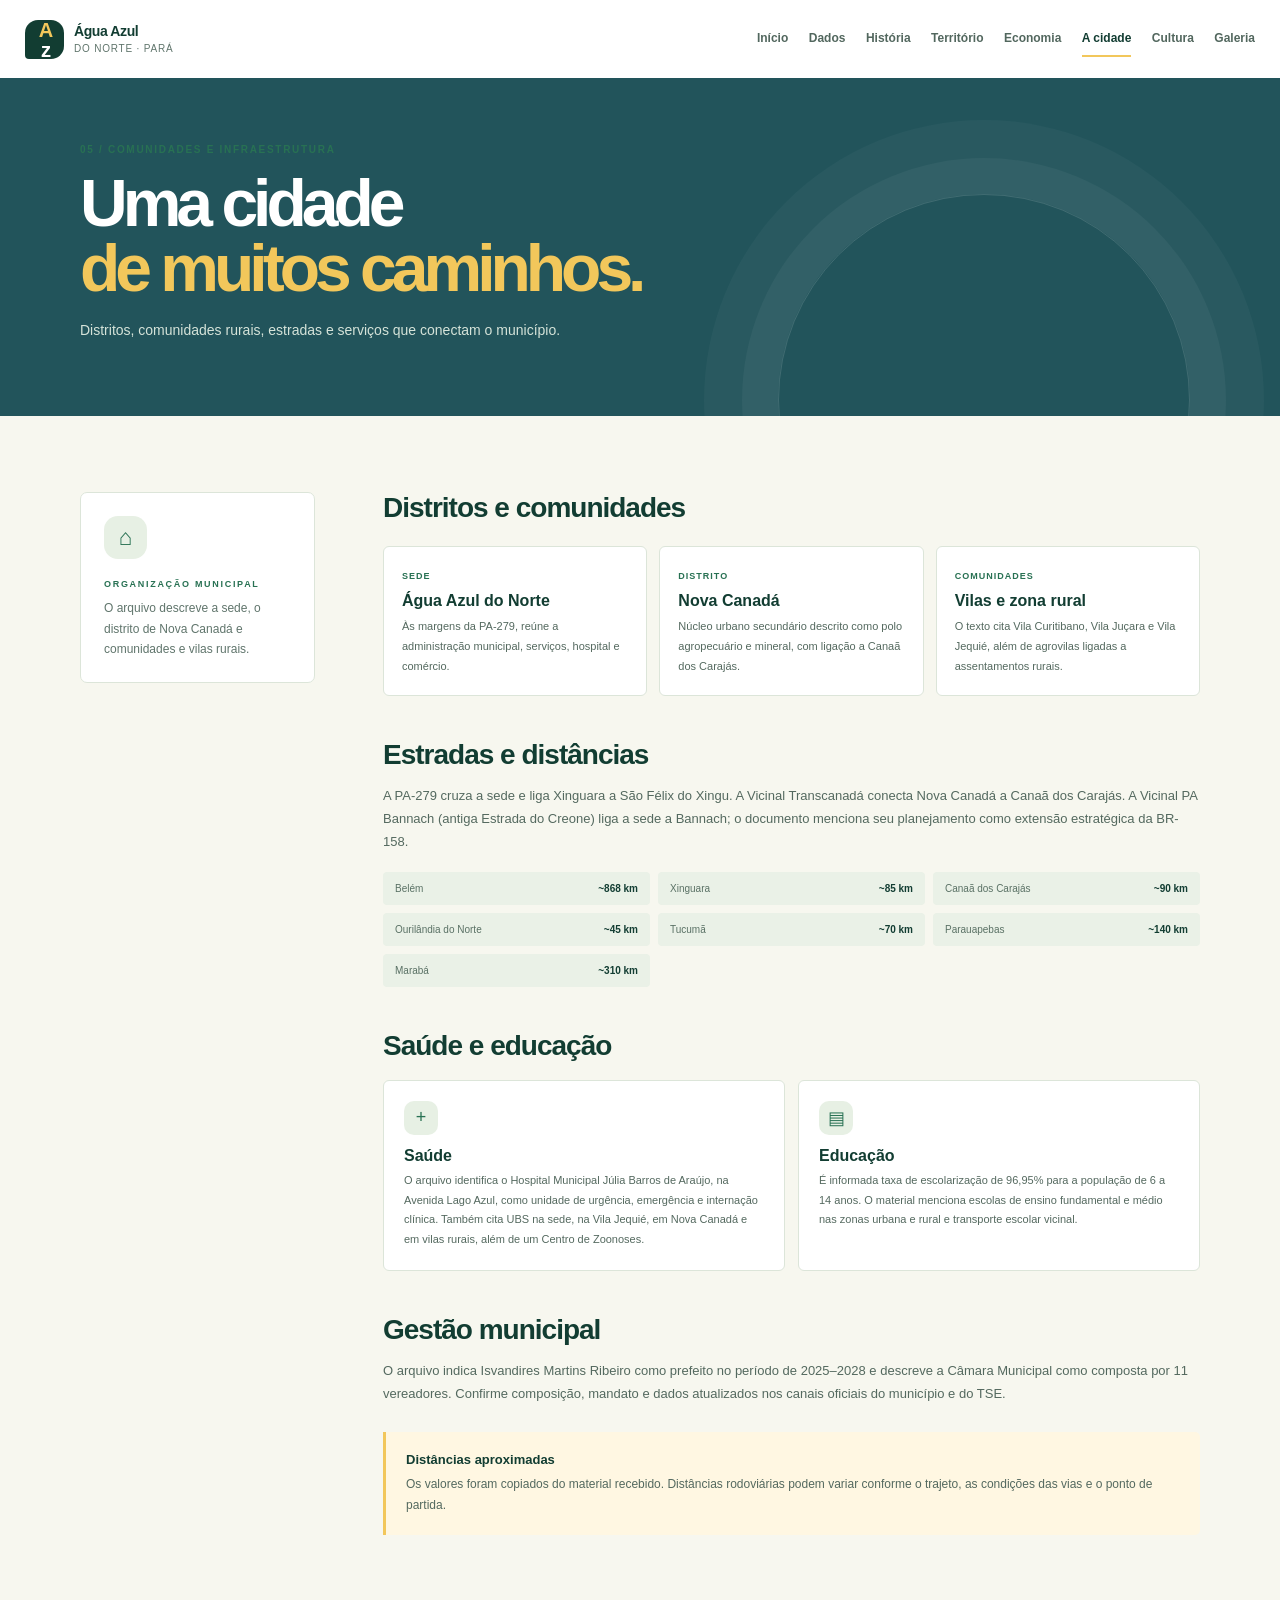
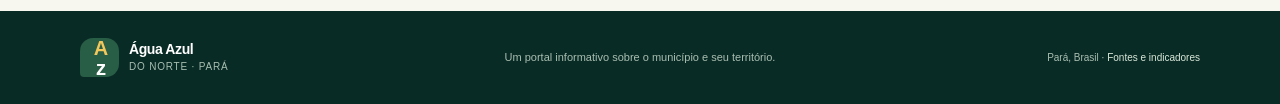
==== cidade.html @ 11cde525 "Add Água Azul do Norte website" ====
<!doctype html>
<html lang="pt-BR">
<head>
  <meta charset="utf-8"><meta name="viewport" content="width=device-width, initial-scale=1">
  <meta name="description" content="Distritos, rodovias, mobilidade e infraestrutura pública de Água Azul do Norte.">
  <title>A cidade | Água Azul do Norte</title><link rel="stylesheet" href="styles.css"><script src="script.js" defer></script>
</head>
<body>
  <a class="skip-link" href="#conteudo">Pular para o conteúdo</a>
  <header class="site-header"><a class="brand" href="index.html"><span class="brand-mark" aria-hidden="true">A<span>z</span></span><span class="brand-name">Água Azul <small>do Norte · Pará</small></span></a><button class="menu-toggle" type="button" aria-expanded="false" aria-controls="site-nav">Menu</button><nav class="site-nav" id="site-nav" aria-label="Navegação principal"><a href="index.html">Início</a><a href="dados.html">Dados</a><a href="historia.html">História</a><a href="territorio.html">Território</a><a href="economia.html">Economia</a><a class="active" aria-current="page" href="cidade.html">A cidade</a><a href="cultura.html">Cultura</a><a href="galeria.html">Galeria</a></nav></header>
  <main id="conteudo">
    <section class="page-hero page-hero-city"><div class="wrap"><p class="eyebrow">05 / Comunidades e infraestrutura</p><h1>Uma cidade<br><em>de muitos caminhos.</em></h1><p>Distritos, comunidades rurais, estradas e serviços que conectam o município.</p></div></section>
    <section class="wrap content-layout section-space"><aside class="page-aside"><span class="aside-icon">⌂</span><p class="eyebrow">Organização municipal</p><p>O arquivo descreve a sede, o distrito de Nova Canadá e comunidades e vilas rurais.</p></aside>
      <div class="content-main"><h2>Distritos e comunidades</h2><div class="community-grid"><article><span class="community-tag">Sede</span><h3>Água Azul do Norte</h3><p>Às margens da PA-279, reúne a administração municipal, serviços, hospital e comércio.</p></article><article><span class="community-tag">Distrito</span><h3>Nova Canadá</h3><p>Núcleo urbano secundário descrito como polo agropecuário e mineral, com ligação a Canaã dos Carajás.</p></article><article><span class="community-tag">Comunidades</span><h3>Vilas e zona rural</h3><p>O texto cita Vila Curitibano, Vila Juçara e Vila Jequié, além de agrovilas ligadas a assentamentos rurais.</p></article></div>
        <h2 class="subheading">Estradas e distâncias</h2><p>A PA-279 cruza a sede e liga Xinguara a São Félix do Xingu. A Vicinal Transcanadá conecta Nova Canadá a Canaã dos Carajás. A Vicinal PA Bannach (antiga Estrada do Creone) liga a sede a Bannach; o documento menciona seu planejamento como extensão estratégica da BR-158.</p>
        <div class="distance-grid"><div><span>Belém</span><strong>~868 km</strong></div><div><span>Xinguara</span><strong>~85 km</strong></div><div><span>Canaã dos Carajás</span><strong>~90 km</strong></div><div><span>Ourilândia do Norte</span><strong>~45 km</strong></div><div><span>Tucumã</span><strong>~70 km</strong></div><div><span>Parauapebas</span><strong>~140 km</strong></div><div><span>Marabá</span><strong>~310 km</strong></div></div>
        <h2 class="subheading">Saúde e educação</h2><div class="service-columns"><article><span class="service-icon">+</span><h3>Saúde</h3><p>O arquivo identifica o Hospital Municipal Júlia Barros de Araújo, na Avenida Lago Azul, como unidade de urgência, emergência e internação clínica. Também cita UBS na sede, na Vila Jequié, em Nova Canadá e em vilas rurais, além de um Centro de Zoonoses.</p></article><article><span class="service-icon">▤</span><h3>Educação</h3><p>É informada taxa de escolarização de 96,95% para a população de 6 a 14 anos. O material menciona escolas de ensino fundamental e médio nas zonas urbana e rural e transporte escolar vicinal.</p></article></div>
        <h2 class="subheading">Gestão municipal</h2><p>O arquivo indica Isvandires Martins Ribeiro como prefeito no período de 2025–2028 e descreve a Câmara Municipal como composta por 11 vereadores. Confirme composição, mandato e dados atualizados nos canais oficiais do município e do TSE.</p>
        <div class="notice"><strong>Distâncias aproximadas</strong><p>Os valores foram copiados do material recebido. Distâncias rodoviárias podem variar conforme o trajeto, as condições das vias e o ponto de partida.</p></div>
      </div>
    </section>
  </main>
  <footer class="site-footer"><a class="brand brand-footer" href="index.html"><span class="brand-mark" aria-hidden="true">A<span>z</span></span><span class="brand-name">Água Azul <small>do Norte · Pará</small></span></a><p>Um portal informativo sobre o município e seu território.</p><span class="footer-line">Pará, Brasil <span aria-hidden="true">·</span> <a href="dados.html">Fontes e indicadores</a></span></footer>
</body></html>
---- styles.css ----
:root {
  color-scheme: light;
  --forest: #123d32;
  --forest-deep: #092b25;
  --green: #287153;
  --leaf: #86aa56;
  --blue: #327f99;
  --sky: #c8e5e5;
  --yellow: #f2c75b;
  --paper: #f7f7ef;
  --white: #fff;
  --ink: #18362e;
  --muted: #60756c;
  --line: #dce5d9;
  font-family: "DM Sans", "Segoe UI", sans-serif;
  background: var(--paper);
  color: var(--ink);
  font-synthesis: none;
  text-rendering: optimizeLegibility;
}

* { box-sizing: border-box; }
body { min-width: 320px; margin: 0; }
a { color: inherit; }
.wrap { width: min(1120px, calc(100% - 48px)); margin-inline: auto; }
.skip-link { position: absolute; top: -100px; left: 16px; z-index: 20; padding: 12px 16px; background: var(--white); color: var(--forest); }
.skip-link:focus { top: 12px; }

.site-header { position: relative; z-index: 5; display: flex; min-height: 78px; align-items: center; justify-content: space-between; gap: 24px; padding: 0 max(24px, calc((100vw - 1230px) / 2)); background: var(--white); }
.brand { display: inline-flex; flex: 0 0 auto; align-items: center; gap: 10px; color: var(--forest); text-decoration: none; }
.brand-mark { display: grid; width: 39px; height: 39px; place-items: center; border-radius: 13px 13px 13px 4px; background: var(--forest); color: var(--yellow); font: 800 20px/1 "Manrope", sans-serif; letter-spacing: -3px; }
.brand-mark span { color: var(--white); }
.brand-name { font: 800 14px/1.15 "Manrope", sans-serif; letter-spacing: -.4px; }
.brand-name small { display: block; margin-top: 4px; color: var(--muted); font: 500 10px/1.2 "DM Sans", sans-serif; letter-spacing: .8px; text-transform: uppercase; }
.site-nav { display: flex; align-items: center; gap: clamp(10px, 1.6vw, 22px); }
.site-nav a { padding: 10px 0; border-bottom: 2px solid transparent; color: #52675e; font-size: 12px; font-weight: 600; text-decoration: none; transition: color .2s, border-color .2s; }
.site-nav a:hover, .site-nav a.active { border-color: var(--yellow); color: var(--forest); }
.menu-toggle { display: none; border: 1px solid var(--line); border-radius: 8px; padding: 9px 12px; background: var(--white); color: var(--forest); font: inherit; font-weight: 700; }

.hero { position: relative; display: grid; min-height: 510px; grid-template-columns: 1fr 1fr; overflow: hidden; background: var(--forest); color: var(--white); }
.hero-copy { z-index: 1; width: min(570px, 100%); justify-self: end; padding: 78px 46px 76px 24px; }
.eyebrow { margin: 0 0 16px; color: var(--green); font-size: 10px; font-weight: 700; letter-spacing: 1.7px; text-transform: uppercase; }
.hero .eyebrow { color: #b8d59a; }
.eyebrow span { display: inline-block; width: 18px; height: 2px; margin: 0 8px 3px 0; background: var(--yellow); }
h1, h2, h3, p { margin-top: 0; }
h1, h2, h3 { font-family: "Manrope", "Segoe UI", sans-serif; }
.hero h1, .page-hero h1 { margin: 0; font-size: clamp(48px, 6.5vw, 78px); font-weight: 800; letter-spacing: -5px; line-height: .98; }
.hero h1 em, .page-hero h1 em { color: var(--yellow); font-style: normal; }
.hero-lede { max-width: 430px; margin: 24px 0 30px; color: #d5e3d9; font-size: 15px; line-height: 1.75; }
.button { display: inline-flex; align-items: center; gap: 22px; padding: 13px 17px; border-radius: 5px; font-size: 12px; font-weight: 700; text-decoration: none; transition: transform .2s, background .2s; }
.button:hover { transform: translateY(-2px); }
.button-light { background: var(--yellow); color: var(--forest-deep); }
.button-light:hover { background: #ffda76; }
.button span { font-size: 17px; }
.hero-art { position: relative; min-height: 510px; overflow: hidden; background: linear-gradient(165deg, #80b8b5 0%, #b6d7bd 45%, #e4d895 100%); }
.hero-art img { position: absolute; inset: 0; width: 100%; height: 100%; object-fit: cover; object-position: center; }
.hero-art::after { position: absolute; inset: 45% 0 0; background: linear-gradient(transparent, #092b257a); content: ""; pointer-events: none; }
.sun { position: absolute; top: 13%; right: 20%; width: 88px; height: 88px; border-radius: 50%; background: #f3ce67; box-shadow: 0 0 0 19px #f3ce6724, 0 0 0 40px #f3ce6712; }
.mountain { position: absolute; right: -10%; bottom: 5%; left: -12%; height: 65%; clip-path: polygon(0 100%, 0 63%, 18% 31%, 29% 57%, 43% 12%, 61% 54%, 76% 26%, 100% 70%, 100% 100%); }
.mountain-back { bottom: 12%; background: #567f63; opacity: .75; transform: scale(1.08); }
.mountain-front { background: linear-gradient(160deg, #315f49, #153f37); clip-path: polygon(0 100%, 0 70%, 19% 44%, 33% 73%, 47% 33%, 61% 59%, 77% 22%, 100% 66%, 100% 100%); }
.river { position: absolute; right: -6%; bottom: -4%; left: 14%; height: 32%; background: #408da0; clip-path: polygon(0 21%, 31% 33%, 42% 12%, 60% 36%, 100% 17%, 100% 100%, 0 100%); }
.art-label { position: absolute; right: 24px; bottom: 23px; z-index: 1; color: white; font-size: 10px; letter-spacing: .5px; text-decoration: none; text-shadow: 0 1px 4px #092b25; }
.art-label:hover { text-decoration: underline; }
.hero-stamp { position: absolute; right: 30px; bottom: 26px; z-index: 2; display: flex; align-items: center; gap: 9px; color: white; font-size: 10px; line-height: 1.3; text-transform: uppercase; }
.hero-stamp strong { display: grid; width: 36px; height: 36px; place-items: center; border: 1px solid #ffffff88; border-radius: 50%; font-size: 11px; }

.quick-facts { position: relative; z-index: 2; display: grid; grid-template-columns: repeat(4, 1fr); margin-top: -1px; padding-block: 23px; border-bottom: 1px solid var(--line); }
.quick-facts > div { display: flex; align-items: center; gap: 12px; padding: 4px 18px; border-right: 1px solid var(--line); }
.quick-facts > div:first-child { padding-left: 0; }
.quick-facts > div:last-child { border: 0; }
.fact-icon { color: var(--green); font-size: 23px; }
.quick-facts small, .quick-facts strong { display: block; }
.quick-facts small { margin-bottom: 3px; color: var(--muted); font-size: 10px; }
.quick-facts strong { font-family: "Manrope", sans-serif; font-size: 13px; }

.section-space { padding-block: 76px; }
.intro-section { display: grid; grid-template-columns: 1fr 1fr; align-items: end; gap: 65px; }
.section-heading h2, .gallery-intro h2 { margin: 0; color: var(--forest); font-size: clamp(30px, 4vw, 42px); letter-spacing: -1.8px; line-height: 1.12; }
.intro-text { max-width: 490px; color: #5a7066; font-size: 14px; line-height: 1.8; }
.intro-text p:last-child { margin-bottom: 0; }
.topic-grid { display: grid; grid-template-columns: repeat(3, 1fr); gap: 14px; padding-bottom: 82px; }
.topic-card { position: relative; min-height: 222px; padding: 25px 26px 20px; overflow: hidden; border: 1px solid var(--line); border-radius: 8px; background: var(--white); text-decoration: none; transition: transform .2s, box-shadow .2s; }
.topic-card:hover { transform: translateY(-4px); box-shadow: 0 14px 30px #18362e12; }
.card-number { position: absolute; top: 24px; right: 24px; color: #a8b7ae; font: 600 10px "Manrope", sans-serif; }
.card-icon { display: grid; width: 37px; height: 37px; place-items: center; margin-bottom: 17px; border-radius: 12px; background: #e8f1e5; color: var(--green); font-size: 20px; }
.card-history .card-icon, .card-culture .card-icon { background: #fff3d4; color: #a7761c; }
.card-place .card-icon { background: #e1f0ef; color: #28768a; }
.card-data .card-icon { background: #e9e8f0; color: #66638a; }
.topic-card h3 { margin: 0 0 7px; color: var(--forest); font-size: 17px; letter-spacing: -.5px; }
.topic-card p { max-width: 250px; margin: 0 0 17px; color: var(--muted); font-size: 12px; line-height: 1.5; }
.card-link { color: var(--green); font-size: 11px; font-weight: 700; }
.card-link b { margin-left: 6px; }

.river-callout { position: relative; overflow: hidden; background: #e4efdf; }
.river-callout-inner { position: relative; z-index: 1; padding-block: 68px 72px; }
.river-callout h2 { max-width: 590px; margin: 0 0 15px; color: var(--forest); font-size: clamp(34px, 5vw, 54px); letter-spacing: -2.5px; line-height: 1.07; }
.river-callout p:not(.eyebrow) { max-width: 510px; margin-bottom: 20px; color: #526b5f; font-size: 13px; line-height: 1.7; }
.text-link { display: inline-flex; align-items: center; gap: 11px; color: var(--green); font-size: 12px; font-weight: 700; text-decoration: none; }
.text-link:hover { text-decoration: underline; }
.callout-lines { position: absolute; top: -54%; right: -2%; width: 44%; height: 180%; border: 1px solid #7eaa7c48; border-radius: 48% 52% 42% 58%; transform: rotate(-29deg); }
.callout-lines::before, .callout-lines::after { position: absolute; inset: 10%; border: 1px solid #7eaa7c3d; border-radius: 48% 52% 42% 58%; content: ""; }
.callout-lines::after { inset: 20%; }
.source-note { padding-block: 18px; color: #748279; font-size: 10px; line-height: 1.6; }

.site-footer { display: grid; grid-template-columns: 1fr 1fr 1fr; align-items: center; gap: 15px; padding: 27px max(24px, calc((100vw - 1120px) / 2)); background: var(--forest-deep); color: #d3dfd6; }
.brand-footer { color: var(--white); }
.brand-footer .brand-mark { background: #285d46; }
.brand-footer .brand-name small { color: #a7beb0; }
.site-footer > p { margin: 0; color: #a9beb1; font-size: 11px; text-align: center; }
.footer-line { color: #a9beb1; font-size: 10px; text-align: right; }
.footer-line a { color: #d9e7d9; text-decoration: none; }
.footer-line a:hover { text-decoration: underline; }

.page-hero { position: relative; overflow: hidden; padding-block: 66px 73px; background: var(--forest); color: var(--white); }
.page-hero::after { position: absolute; right: 7%; bottom: -190px; width: 410px; height: 410px; border: 1px solid #ffffff23; border-radius: 50%; box-shadow: 0 0 0 36px #ffffff0b, 0 0 0 74px #ffffff08; content: ""; }
.page-hero .wrap { position: relative; z-index: 1; }
.page-hero h1 { font-size: clamp(46px, 6vw, 66px); }
.page-hero > .wrap > p:last-child { max-width: 500px; margin: 19px 0 0; color: #d5e3d9; font-size: 14px; line-height: 1.7; }
.page-hero-data { background: #274d48; }
.page-hero-history { background: #34543b; }
.page-hero-territory { background: #17526a; }
.page-hero-economy { background: #38583b; }
.page-hero-city { background: #22545b; }
.page-hero-culture { background: #5c5631; }
.page-hero-gallery { background: #285254; }
.content-layout { display: grid; grid-template-columns: 235px minmax(0, 1fr); align-items: start; gap: 68px; }
.page-aside { position: sticky; top: 24px; padding: 23px; border: 1px solid var(--line); border-radius: 7px; background: var(--white); }
.aside-icon { display: grid; width: 43px; height: 43px; place-items: center; margin-bottom: 20px; border-radius: 14px; background: #e7f0e4; color: var(--green); font-size: 23px; }
.page-aside .eyebrow { margin-bottom: 9px; font-size: 9px; }
.page-aside p:last-child { margin: 0; color: var(--muted); font-size: 12px; line-height: 1.7; }
.content-main h2 { margin: 0 0 13px; color: var(--forest); font-size: 28px; letter-spacing: -1px; }
.content-main .subheading { margin-top: 43px; }
.content-main p { color: #54695f; font-size: 13px; line-height: 1.8; }
.content-main p strong { color: var(--forest); }
.lead { max-width: 700px; margin-bottom: 27px; font-size: 14px !important; }
.table-wrap { overflow-x: auto; border: 1px solid var(--line); border-radius: 7px; background: white; }
table { width: 100%; border-collapse: collapse; font-size: 12px; }
th, td { padding: 13px 15px; border-bottom: 1px solid #e9eee7; text-align: left; vertical-align: top; }
thead th { background: #e9f0e5; color: var(--forest); font-size: 10px; letter-spacing: .3px; }
tbody th { min-width: 190px; color: var(--forest); font-weight: 600; }
tbody td { color: #596e63; }
tbody tr:last-child th, tbody tr:last-child td { border-bottom: 0; }
.notice { margin-top: 26px; padding: 18px 20px; border-left: 3px solid var(--yellow); border-radius: 0 5px 5px 0; background: #fff7e2; }
.notice strong { color: var(--forest); font: 700 13px "Manrope", sans-serif; }
.notice p { margin: 6px 0 0; font-size: 12px; }
.stat-row { display: grid; grid-template-columns: repeat(3, 1fr); gap: 12px; }
.stat-card { padding: 18px; border-radius: 6px; background: var(--forest); color: white; }
.stat-card strong { display: block; margin-bottom: 6px; color: var(--yellow); font: 800 22px "Manrope", sans-serif; }
.stat-card span { color: #d1dfd5; font-size: 10px; line-height: 1.5; }

.name-cards { display: grid; grid-template-columns: 1fr 1fr; gap: 12px; }
.name-cards article { padding: 19px; border: 1px solid var(--line); border-radius: 6px; background: white; }
.name-cards article > span { color: var(--leaf); font-size: 10px; font-weight: 700; }
.name-cards h3 { margin: 9px 0 6px; color: var(--forest); font-size: 17px; }
.name-cards p { margin: 0; font-size: 12px; }
.timeline { margin: 27px 0 0 7px; border-left: 1px solid #b5c8ae; }
.timeline-item { position: relative; display: grid; grid-template-columns: 115px 1fr; gap: 17px; padding: 0 0 27px 25px; }
.timeline-item::before { position: absolute; top: 2px; left: -5px; width: 9px; height: 9px; border: 2px solid var(--paper); border-radius: 50%; background: var(--green); content: ""; }
.timeline-date { color: var(--green); font-size: 10px; font-weight: 700; }
.timeline-item h3 { margin: -4px 0 5px; color: var(--forest); font-size: 15px; }
.timeline-item p { margin: 0; font-size: 12px; }

.map-panel { margin-top: 24px; padding: 22px; border: 1px solid var(--line); border-radius: 7px; background: #edf3e9; }
.map-panel .eyebrow { margin-bottom: 17px; }
.neighbor-map { position: relative; display: grid; min-height: 250px; grid-template-columns: 1fr 1fr 1fr; grid-template-rows: 1fr 1.4fr 1fr; align-items: center; justify-items: center; gap: 7px; }
.neighbor-map::before { position: absolute; z-index: 0; width: 126px; height: 126px; border-radius: 50%; background: #d9e9d6; content: ""; }
.neighbor-map > * { position: relative; z-index: 1; text-align: center; }
.neighbor-map strong { display: grid; width: 116px; height: 85px; place-items: center; border: 2px solid #fff; border-radius: 43% 57% 48% 52%; background: var(--green); color: white; font: 700 12px/1.4 "Manrope", sans-serif; }
.neighbor { color: #51695c; font-size: 10px; line-height: 1.5; }
.north { grid-area: 1 / 2; }.northeast { grid-area: 1 / 3; }.west { grid-area: 2 / 1; }.neighbor-map strong { grid-area: 2 / 2; }.east { grid-area: 2 / 3; }.south { grid-area: 3 / 2; }
.map-caption { margin: 8px 0 0 !important; color: #77877e !important; font-size: 10px !important; }
.river-flow { display: grid; justify-items: center; gap: 9px; margin-top: 20px; padding: 22px; border-radius: 6px; background: #e4f1ef; color: var(--forest); }
.river-flow > span, .river-flow > strong { font: 700 13px "Manrope", sans-serif; }
.river-flow i { color: var(--blue); font-size: 18px; font-style: normal; }
.river-flow > div { display: flex; flex-wrap: wrap; justify-content: center; gap: 10px; }
.river-flow > div span { padding: 8px 12px; border: 1px solid #bad8d5; border-radius: 18px; background: white; color: #326a70; font-size: 11px; }
.river-flow small { color: var(--muted); font-size: 10px; }

.economy-item { display: grid; grid-template-columns: 38px 1fr 42px; gap: 14px; padding: 24px 0; border-bottom: 1px solid var(--line); }
.economy-index { padding-top: 3px; color: var(--green); font: 700 11px "Manrope", sans-serif; }
.economy-item h3 { margin: 0 0 7px; color: var(--forest); font-size: 18px; }
.economy-item p { margin: 0; }
.economy-symbol { display: grid; width: 38px; height: 38px; place-items: center; border-radius: 13px; background: #e7efe3; color: var(--green); font-size: 19px; }
.economy-highlight { margin-top: 29px; padding: 25px; border-radius: 7px; background: var(--forest); color: white; }
.economy-highlight .eyebrow { color: #b8d59a; }
.economy-highlight > strong { display: block; margin-bottom: 8px; color: var(--yellow); font: 800 34px "Manrope", sans-serif; letter-spacing: -1px; }
.economy-highlight p:not(.eyebrow) { max-width: 560px; color: #d5e3d9; }
.economy-highlight .text-link { color: var(--yellow); }

.community-grid { display: grid; grid-template-columns: repeat(3, 1fr); gap: 12px; margin-top: 22px; }
.community-grid article { padding: 18px; border: 1px solid var(--line); border-radius: 6px; background: white; }
.community-tag { color: var(--green); font-size: 9px; font-weight: 700; letter-spacing: 1px; text-transform: uppercase; }
.community-grid h3 { margin: 9px 0 7px; color: var(--forest); font-size: 16px; }
.community-grid p { margin: 0; font-size: 11px; }
.distance-grid { display: grid; grid-template-columns: repeat(3, 1fr); gap: 8px; margin-top: 18px; }
.distance-grid div { display: flex; justify-content: space-between; gap: 8px; padding: 11px 12px; border-radius: 4px; background: #eaf1e7; font-size: 10px; }
.distance-grid span { color: #5a7165; }
.distance-grid strong { color: var(--forest); white-space: nowrap; }
.service-columns { display: grid; grid-template-columns: 1fr 1fr; gap: 13px; margin-top: 18px; }
.service-columns article { padding: 20px; border-radius: 6px; background: white; border: 1px solid var(--line); }
.service-icon { display: grid; width: 34px; height: 34px; place-items: center; margin-bottom: 12px; border-radius: 10px; background: #e7f0e4; color: var(--green); font-size: 18px; }
.service-columns h3 { margin: 0 0 6px; color: var(--forest); font-size: 16px; }
.service-columns p { margin: 0; font-size: 11px; }

.culture-banner { position: relative; min-height: 220px; margin: 24px 0 0; padding: 25px 30px; overflow: hidden; border-radius: 7px; background: linear-gradient(115deg, #526b3e, #a3833b); color: white; }
.culture-banner .eyebrow { position: relative; z-index: 1; color: #f7e4aa; }
.culture-banner h3 { position: relative; z-index: 1; margin: 0 0 8px; font-size: 31px; letter-spacing: -1.3px; line-height: 1.05; }
.culture-banner p:last-child { position: relative; z-index: 1; max-width: 320px; margin: 0; color: #f2f0df; font-size: 11px; }
.culture-sun { position: absolute; top: 14px; right: 38px; color: #ffda76; font-size: 120px; opacity: .8; }
.food-grid { display: grid; grid-template-columns: repeat(3, 1fr); gap: 12px; margin-top: 18px; }
.food-grid article { min-height: 140px; padding: 18px; border: 1px solid var(--line); border-radius: 6px; background: white; }
.food-grid article > span { color: #aa831e; font-size: 10px; font-weight: 700; }
.food-grid h3 { margin: 10px 0 6px; color: var(--forest); font-size: 15px; }
.food-grid p { margin: 0; font-size: 11px; }

.gallery-intro { display: grid; grid-template-columns: 1fr 1fr; align-items: end; gap: 55px; margin-bottom: 31px; }
.gallery-intro h2 { font-size: 32px; }
.gallery-intro > p { margin: 0; color: var(--muted); font-size: 12px; line-height: 1.8; }
.gallery-grid { display: grid; grid-template-columns: repeat(3, 1fr); gap: 16px; }
.gallery-card { overflow: hidden; border: 1px solid var(--line); border-radius: 7px; background: white; }
.gallery-art { position: relative; display: flex; min-height: 210px; flex-direction: column; justify-content: space-between; padding: 17px; overflow: hidden; color: white; }
.gallery-photo { height: 210px; overflow: hidden; background: #dce9dd; }
.gallery-photo img { display: block; width: 100%; height: 100%; object-fit: cover; }
.gallery-art::before, .gallery-art::after { position: absolute; content: ""; }
.gallery-art::before { right: -10%; bottom: -35%; left: -10%; height: 70%; border-radius: 50% 50% 0 0; background: #173f36a8; }
.gallery-art::after { right: 14%; bottom: 16%; left: 14%; height: 16%; border-top: 2px solid #f2c75b; border-bottom: 2px solid #f2c75b; transform: perspective(60px) rotateX(9deg); }
.gallery-plaza { background: linear-gradient(160deg, #8ebbb3, #84a56a 58%, #bdad68); }
.gallery-center { background: linear-gradient(155deg, #9bbdb1, #74885c 60%, #b9a46a); }
.gallery-river { background: linear-gradient(150deg, #84b9bd, #538c79 55%, #2a6154); }
.gallery-art span, .gallery-art b { position: relative; z-index: 1; }
.gallery-art span { font-size: 9px; font-weight: 700; letter-spacing: 1px; text-transform: uppercase; }
.gallery-art b { max-width: 180px; font: 800 22px/1.1 "Manrope", sans-serif; }
.gallery-caption { padding: 17px; }
.gallery-caption h3 { margin: 0 0 7px; color: var(--forest); font-size: 16px; }
.gallery-caption p { min-height: 58px; margin: 0 0 12px; color: var(--muted); font-size: 11px; line-height: 1.6; }
.gallery-caption small { color: #7c8b82; font-size: 9px; }
.gallery-caption small a { color: var(--green); text-decoration: underline; text-underline-offset: 2px; }
.gallery-notice { margin-top: 25px; }

@media (max-width: 980px) {
  .site-header { padding-inline: 24px; }
  .site-nav { gap: 11px; }
  .site-nav a { font-size: 11px; }
  .hero-copy { padding-left: 32px; }
  .content-layout { grid-template-columns: 190px minmax(0, 1fr); gap: 35px; }
}
@media (max-width: 760px) {
  .site-header { min-height: 68px; }
  .menu-toggle { display: block; }
  .site-nav { position: absolute; top: 100%; right: 0; left: 0; display: none; align-items: stretch; padding: 9px 24px 17px; border-top: 1px solid var(--line); background: white; box-shadow: 0 12px 18px #18362e12; }
  .site-nav.is-open { display: grid; grid-template-columns: repeat(2, 1fr); }
  .site-nav a { padding: 11px 4px; font-size: 12px; }
  .hero { grid-template-columns: 1fr; }
  .hero-copy { width: auto; justify-self: stretch; padding: 58px 24px 45px; }
  .hero h1 { font-size: 62px; }
  .hero-art { min-height: 290px; }
  .hero-stamp { top: 18px; right: 21px; bottom: auto; }
  .quick-facts { grid-template-columns: 1fr 1fr; row-gap: 13px; padding-block: 18px; }
  .quick-facts > div { padding: 5px 12px; border: 0; }
  .quick-facts > div:first-child { padding-left: 12px; }
  .intro-section, .gallery-intro { grid-template-columns: 1fr; gap: 18px; }
  .topic-grid { grid-template-columns: 1fr 1fr; padding-bottom: 57px; }
  .topic-card { min-height: 205px; padding: 20px; }
  .content-layout { grid-template-columns: 1fr; gap: 25px; padding-top: 46px; }
  .page-aside { position: static; display: flex; align-items: center; gap: 15px; padding: 15px; }
  .aside-icon { flex: 0 0 auto; margin: 0; }
  .page-aside .eyebrow { margin: 0 0 3px; }
  .page-aside p:last-child { margin: 0; }
  .page-aside { flex-wrap: wrap; }
  .page-aside > p { flex: 1 1 calc(100% - 60px); }
  .page-hero { padding-block: 54px 58px; }
  .community-grid, .gallery-grid { grid-template-columns: 1fr 1fr; }
  .gallery-grid .gallery-card:last-child { grid-column: 1 / -1; }
  .site-footer { grid-template-columns: 1fr 1fr; padding-inline: 24px; }
  .site-footer > p { display: none; }
  .footer-line { grid-column: 2; }
}
@media (max-width: 520px) {
  .wrap { width: calc(100% - 36px); }
  .hero h1 { font-size: 55px; }
  .quick-facts > div { padding-inline: 4px; }
  .quick-facts > div:first-child { padding-left: 4px; }
  .quick-facts strong { font-size: 11px; }
  .topic-grid, .community-grid, .gallery-grid, .food-grid, .service-columns { grid-template-columns: 1fr; }
  .gallery-grid .gallery-card:last-child { grid-column: auto; }
  .topic-card { min-height: 185px; }
  .section-space { padding-block: 55px; }
  .content-layout { padding-top: 39px; }
  .content-main h2 { font-size: 24px; }
  .name-cards { grid-template-columns: 1fr; }
  .timeline-item { grid-template-columns: 1fr; gap: 6px; }
  .distance-grid { grid-template-columns: 1fr 1fr; }
  .stat-row { grid-template-columns: 1fr; }
  .stat-card { display: flex; align-items: center; gap: 16px; }
  .stat-card strong { min-width: 108px; margin: 0; font-size: 19px; }
  .economy-item { grid-template-columns: 28px 1fr; gap: 9px; }
  .economy-symbol { display: none; }
  .gallery-intro { margin-bottom: 22px; }
  .gallery-caption p { min-height: auto; }
  .site-footer { grid-template-columns: 1fr; gap: 12px; padding: 22px 18px; }
  .footer-line { grid-column: auto; text-align: left; }
  .site-footer .brand { margin-bottom: 4px; }
  .river-callout-inner { padding-block: 54px; }
}

@media (prefers-reduced-motion: reduce) {
  *, *::before, *::after { scroll-behavior: auto !important; transition-duration: .01ms !important; }
}
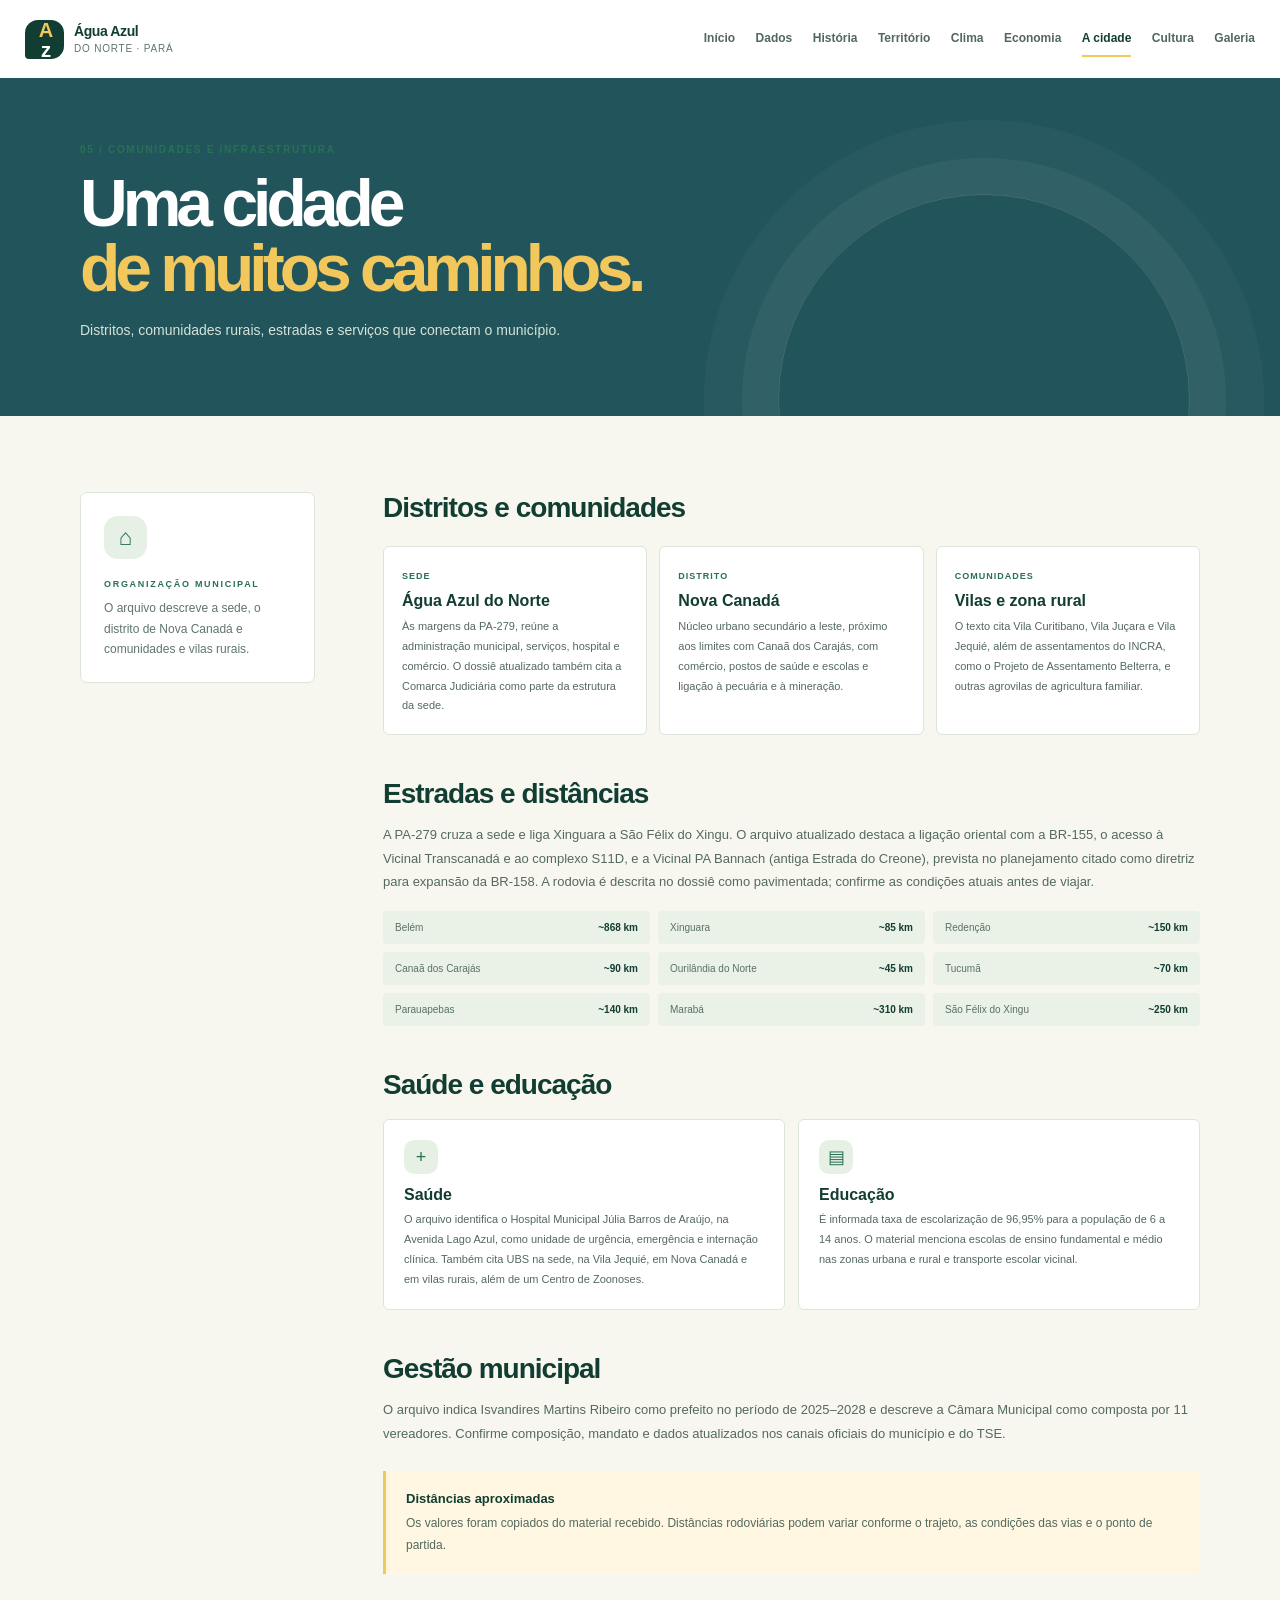
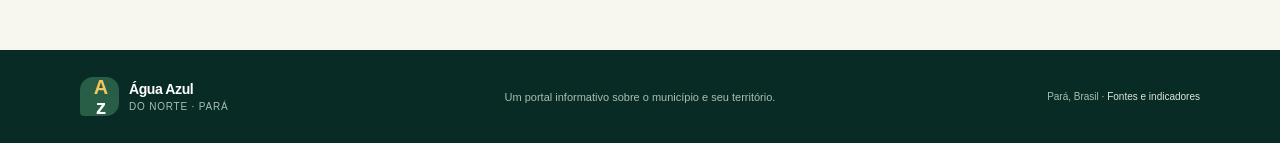
==== commit 1c729ef8: "Atualiza conteúdo, clima e mapas do portal" ====
--- a/cidade.html
+++ b/cidade.html
@@ -7,13 +7,13 @@
 </head>
 <body>
   <a class="skip-link" href="#conteudo">Pular para o conteúdo</a>
-  <header class="site-header"><a class="brand" href="index.html"><span class="brand-mark" aria-hidden="true">A<span>z</span></span><span class="brand-name">Água Azul <small>do Norte · Pará</small></span></a><button class="menu-toggle" type="button" aria-expanded="false" aria-controls="site-nav">Menu</button><nav class="site-nav" id="site-nav" aria-label="Navegação principal"><a href="index.html">Início</a><a href="dados.html">Dados</a><a href="historia.html">História</a><a href="territorio.html">Território</a><a href="economia.html">Economia</a><a class="active" aria-current="page" href="cidade.html">A cidade</a><a href="cultura.html">Cultura</a><a href="galeria.html">Galeria</a></nav></header>
+  <header class="site-header"><a class="brand" href="index.html"><span class="brand-mark" aria-hidden="true">A<span>z</span></span><span class="brand-name">Água Azul <small>do Norte · Pará</small></span></a><button class="menu-toggle" type="button" aria-expanded="false" aria-controls="site-nav">Menu</button><nav class="site-nav" id="site-nav" aria-label="Navegação principal"><a href="index.html">Início</a><a href="dados.html">Dados</a><a href="historia.html">História</a><a href="territorio.html">Território</a><a href="clima.html">Clima</a><a href="economia.html">Economia</a><a class="active" aria-current="page" href="cidade.html">A cidade</a><a href="cultura.html">Cultura</a><a href="galeria.html">Galeria</a></nav></header>
   <main id="conteudo">
     <section class="page-hero page-hero-city"><div class="wrap"><p class="eyebrow">05 / Comunidades e infraestrutura</p><h1>Uma cidade<br><em>de muitos caminhos.</em></h1><p>Distritos, comunidades rurais, estradas e serviços que conectam o município.</p></div></section>
     <section class="wrap content-layout section-space"><aside class="page-aside"><span class="aside-icon">⌂</span><p class="eyebrow">Organização municipal</p><p>O arquivo descreve a sede, o distrito de Nova Canadá e comunidades e vilas rurais.</p></aside>
-      <div class="content-main"><h2>Distritos e comunidades</h2><div class="community-grid"><article><span class="community-tag">Sede</span><h3>Água Azul do Norte</h3><p>Às margens da PA-279, reúne a administração municipal, serviços, hospital e comércio.</p></article><article><span class="community-tag">Distrito</span><h3>Nova Canadá</h3><p>Núcleo urbano secundário descrito como polo agropecuário e mineral, com ligação a Canaã dos Carajás.</p></article><article><span class="community-tag">Comunidades</span><h3>Vilas e zona rural</h3><p>O texto cita Vila Curitibano, Vila Juçara e Vila Jequié, além de agrovilas ligadas a assentamentos rurais.</p></article></div>
-        <h2 class="subheading">Estradas e distâncias</h2><p>A PA-279 cruza a sede e liga Xinguara a São Félix do Xingu. A Vicinal Transcanadá conecta Nova Canadá a Canaã dos Carajás. A Vicinal PA Bannach (antiga Estrada do Creone) liga a sede a Bannach; o documento menciona seu planejamento como extensão estratégica da BR-158.</p>
-        <div class="distance-grid"><div><span>Belém</span><strong>~868 km</strong></div><div><span>Xinguara</span><strong>~85 km</strong></div><div><span>Canaã dos Carajás</span><strong>~90 km</strong></div><div><span>Ourilândia do Norte</span><strong>~45 km</strong></div><div><span>Tucumã</span><strong>~70 km</strong></div><div><span>Parauapebas</span><strong>~140 km</strong></div><div><span>Marabá</span><strong>~310 km</strong></div></div>
+      <div class="content-main"><h2>Distritos e comunidades</h2><div class="community-grid"><article><span class="community-tag">Sede</span><h3>Água Azul do Norte</h3><p>Às margens da PA-279, reúne a administração municipal, serviços, hospital e comércio. O dossiê atualizado também cita a Comarca Judiciária como parte da estrutura da sede.</p></article><article><span class="community-tag">Distrito</span><h3>Nova Canadá</h3><p>Núcleo urbano secundário a leste, próximo aos limites com Canaã dos Carajás, com comércio, postos de saúde e escolas e ligação à pecuária e à mineração.</p></article><article><span class="community-tag">Comunidades</span><h3>Vilas e zona rural</h3><p>O texto cita Vila Curitibano, Vila Juçara e Vila Jequié, além de assentamentos do INCRA, como o Projeto de Assentamento Belterra, e outras agrovilas de agricultura familiar.</p></article></div>
+        <h2 class="subheading">Estradas e distâncias</h2><p>A PA-279 cruza a sede e liga Xinguara a São Félix do Xingu. O arquivo atualizado destaca a ligação oriental com a BR-155, o acesso à Vicinal Transcanadá e ao complexo S11D, e a Vicinal PA Bannach (antiga Estrada do Creone), prevista no planejamento citado como diretriz para expansão da BR-158. A rodovia é descrita no dossiê como pavimentada; confirme as condições atuais antes de viajar.</p>
+        <div class="distance-grid"><div><span>Belém</span><strong>~868 km</strong></div><div><span>Xinguara</span><strong>~85 km</strong></div><div><span>Redenção</span><strong>~150 km</strong></div><div><span>Canaã dos Carajás</span><strong>~90 km</strong></div><div><span>Ourilândia do Norte</span><strong>~45 km</strong></div><div><span>Tucumã</span><strong>~70 km</strong></div><div><span>Parauapebas</span><strong>~140 km</strong></div><div><span>Marabá</span><strong>~310 km</strong></div><div><span>São Félix do Xingu</span><strong>~250 km</strong></div></div>
         <h2 class="subheading">Saúde e educação</h2><div class="service-columns"><article><span class="service-icon">+</span><h3>Saúde</h3><p>O arquivo identifica o Hospital Municipal Júlia Barros de Araújo, na Avenida Lago Azul, como unidade de urgência, emergência e internação clínica. Também cita UBS na sede, na Vila Jequié, em Nova Canadá e em vilas rurais, além de um Centro de Zoonoses.</p></article><article><span class="service-icon">▤</span><h3>Educação</h3><p>É informada taxa de escolarização de 96,95% para a população de 6 a 14 anos. O material menciona escolas de ensino fundamental e médio nas zonas urbana e rural e transporte escolar vicinal.</p></article></div>
         <h2 class="subheading">Gestão municipal</h2><p>O arquivo indica Isvandires Martins Ribeiro como prefeito no período de 2025–2028 e descreve a Câmara Municipal como composta por 11 vereadores. Confirme composição, mandato e dados atualizados nos canais oficiais do município e do TSE.</p>
         <div class="notice"><strong>Distâncias aproximadas</strong><p>Os valores foram copiados do material recebido. Distâncias rodoviárias podem variar conforme o trajeto, as condições das vias e o ponto de partida.</p></div>
--- a/styles.css
+++ b/styles.css
@@ -124,6 +124,7 @@
 .page-hero-city { background: #22545b; }
 .page-hero-culture { background: #5c5631; }
 .page-hero-gallery { background: #285254; }
+.page-hero-climate { background: #5a5733; }
 .content-layout { display: grid; grid-template-columns: 235px minmax(0, 1fr); align-items: start; gap: 68px; }
 .page-aside { position: sticky; top: 24px; padding: 23px; border: 1px solid var(--line); border-radius: 7px; background: var(--white); }
 .aside-icon { display: grid; width: 43px; height: 43px; place-items: center; margin-bottom: 20px; border-radius: 14px; background: #e7f0e4; color: var(--green); font-size: 23px; }
@@ -162,6 +163,17 @@
 .timeline-item p { margin: 0; font-size: 12px; }
 
 .map-panel { margin-top: 24px; padding: 22px; border: 1px solid var(--line); border-radius: 7px; background: #edf3e9; }
+.territory-map { margin: 0; padding: 14px; border-radius: 5px; background: white; text-align: center; }
+.territory-map img { display: block; width: min(100%, 480px); max-height: 450px; margin-inline: auto; object-fit: contain; }
+.territory-map figcaption { margin-top: 10px; color: var(--muted); font-size: 10px; line-height: 1.6; }
+.territory-map figcaption a { color: var(--green); }
+.interactive-map { height: 370px; margin-top: 16px; overflow: hidden; border: 1px solid var(--line); border-radius: 7px; background: #e5eee5; }
+.interactive-map iframe { display: block; width: 100%; height: 100%; border: 0; }
+.map-links { display: grid; grid-template-columns: 1fr 1fr; gap: 10px; margin-top: 13px; }
+.map-links a { display: flex; flex-direction: column; gap: 5px; padding: 14px 16px; border: 1px solid var(--line); border-radius: 5px; background: white; text-decoration: none; transition: border-color .2s, transform .2s; }
+.map-links a:hover { transform: translateY(-2px); border-color: var(--leaf); }
+.map-links strong { color: var(--forest); font: 700 13px "Manrope", sans-serif; }
+.map-links span { color: var(--muted); font-size: 10px; line-height: 1.5; }
 .map-panel .eyebrow { margin-bottom: 17px; }
 .neighbor-map { position: relative; display: grid; min-height: 250px; grid-template-columns: 1fr 1fr 1fr; grid-template-rows: 1fr 1.4fr 1fr; align-items: center; justify-items: center; gap: 7px; }
 .neighbor-map::before { position: absolute; z-index: 0; width: 126px; height: 126px; border-radius: 50%; background: #d9e9d6; content: ""; }
@@ -208,6 +220,23 @@
 .culture-banner h3 { position: relative; z-index: 1; margin: 0 0 8px; font-size: 31px; letter-spacing: -1.3px; line-height: 1.05; }
 .culture-banner p:last-child { position: relative; z-index: 1; max-width: 320px; margin: 0; color: #f2f0df; font-size: 11px; }
 .culture-sun { position: absolute; top: 14px; right: 38px; color: #ffda76; font-size: 120px; opacity: .8; }
+.climate-stats { display: grid; grid-template-columns: 1fr 1fr; gap: 12px; margin-top: 24px; }
+.climate-stats article { display: flex; min-height: 150px; flex-direction: column; justify-content: center; padding: 20px; border-radius: 7px; background: var(--forest); }
+.climate-stats article:nth-child(2) { background: #286176; }
+.climate-stats span { margin-bottom: 9px; color: #d5e3d9; font-size: 10px; }
+.climate-stats strong { margin-bottom: 6px; color: var(--yellow); font: 800 26px "Manrope", sans-serif; letter-spacing: -1px; }
+.climate-stats small { color: #d5e3d9; font-size: 10px; line-height: 1.5; }
+.season-grid { display: grid; grid-template-columns: 1fr 1fr; gap: 13px; margin-top: 19px; }
+.season-card { padding: 21px; border: 1px solid var(--line); border-radius: 7px; background: white; }
+.season-card.wet { border-top: 4px solid var(--blue); }
+.season-card.dry { border-top: 4px solid var(--yellow); }
+.season-card .eyebrow { margin-bottom: 8px; }
+.season-card h3 { margin: 0 0 8px; color: var(--forest); font-size: 18px; }
+.season-card > p:not(.eyebrow) { min-height: 83px; margin-bottom: 18px; font-size: 11px; }
+.month-strip { display: grid; grid-template-columns: repeat(6, 1fr); gap: 4px; }
+.month-strip span { padding: 7px 2px; border-radius: 3px; background: #dcebed; color: #26596b; font-size: 9px; text-align: center; }
+.dry .month-strip span { background: #fbf0cf; color: #735b20; }
+.climate-source { margin-top: 18px; }
 .food-grid { display: grid; grid-template-columns: repeat(3, 1fr); gap: 12px; margin-top: 18px; }
 .food-grid article { min-height: 140px; padding: 18px; border: 1px solid var(--line); border-radius: 6px; background: white; }
 .food-grid article > span { color: #aa831e; font-size: 10px; font-weight: 700; }
@@ -271,6 +300,7 @@
   .page-aside > p { flex: 1 1 calc(100% - 60px); }
   .page-hero { padding-block: 54px 58px; }
   .community-grid, .gallery-grid { grid-template-columns: 1fr 1fr; }
+  .map-links, .season-grid, .climate-stats { grid-template-columns: 1fr 1fr; }
   .gallery-grid .gallery-card:last-child { grid-column: 1 / -1; }
   .site-footer { grid-template-columns: 1fr 1fr; padding-inline: 24px; }
   .site-footer > p { display: none; }
@@ -291,6 +321,8 @@
   .name-cards { grid-template-columns: 1fr; }
   .timeline-item { grid-template-columns: 1fr; gap: 6px; }
   .distance-grid { grid-template-columns: 1fr 1fr; }
+  .map-links, .season-grid, .climate-stats { grid-template-columns: 1fr; }
+  .interactive-map { height: 300px; }
   .stat-row { grid-template-columns: 1fr; }
   .stat-card { display: flex; align-items: center; gap: 16px; }
   .stat-card strong { min-width: 108px; margin: 0; font-size: 19px; }
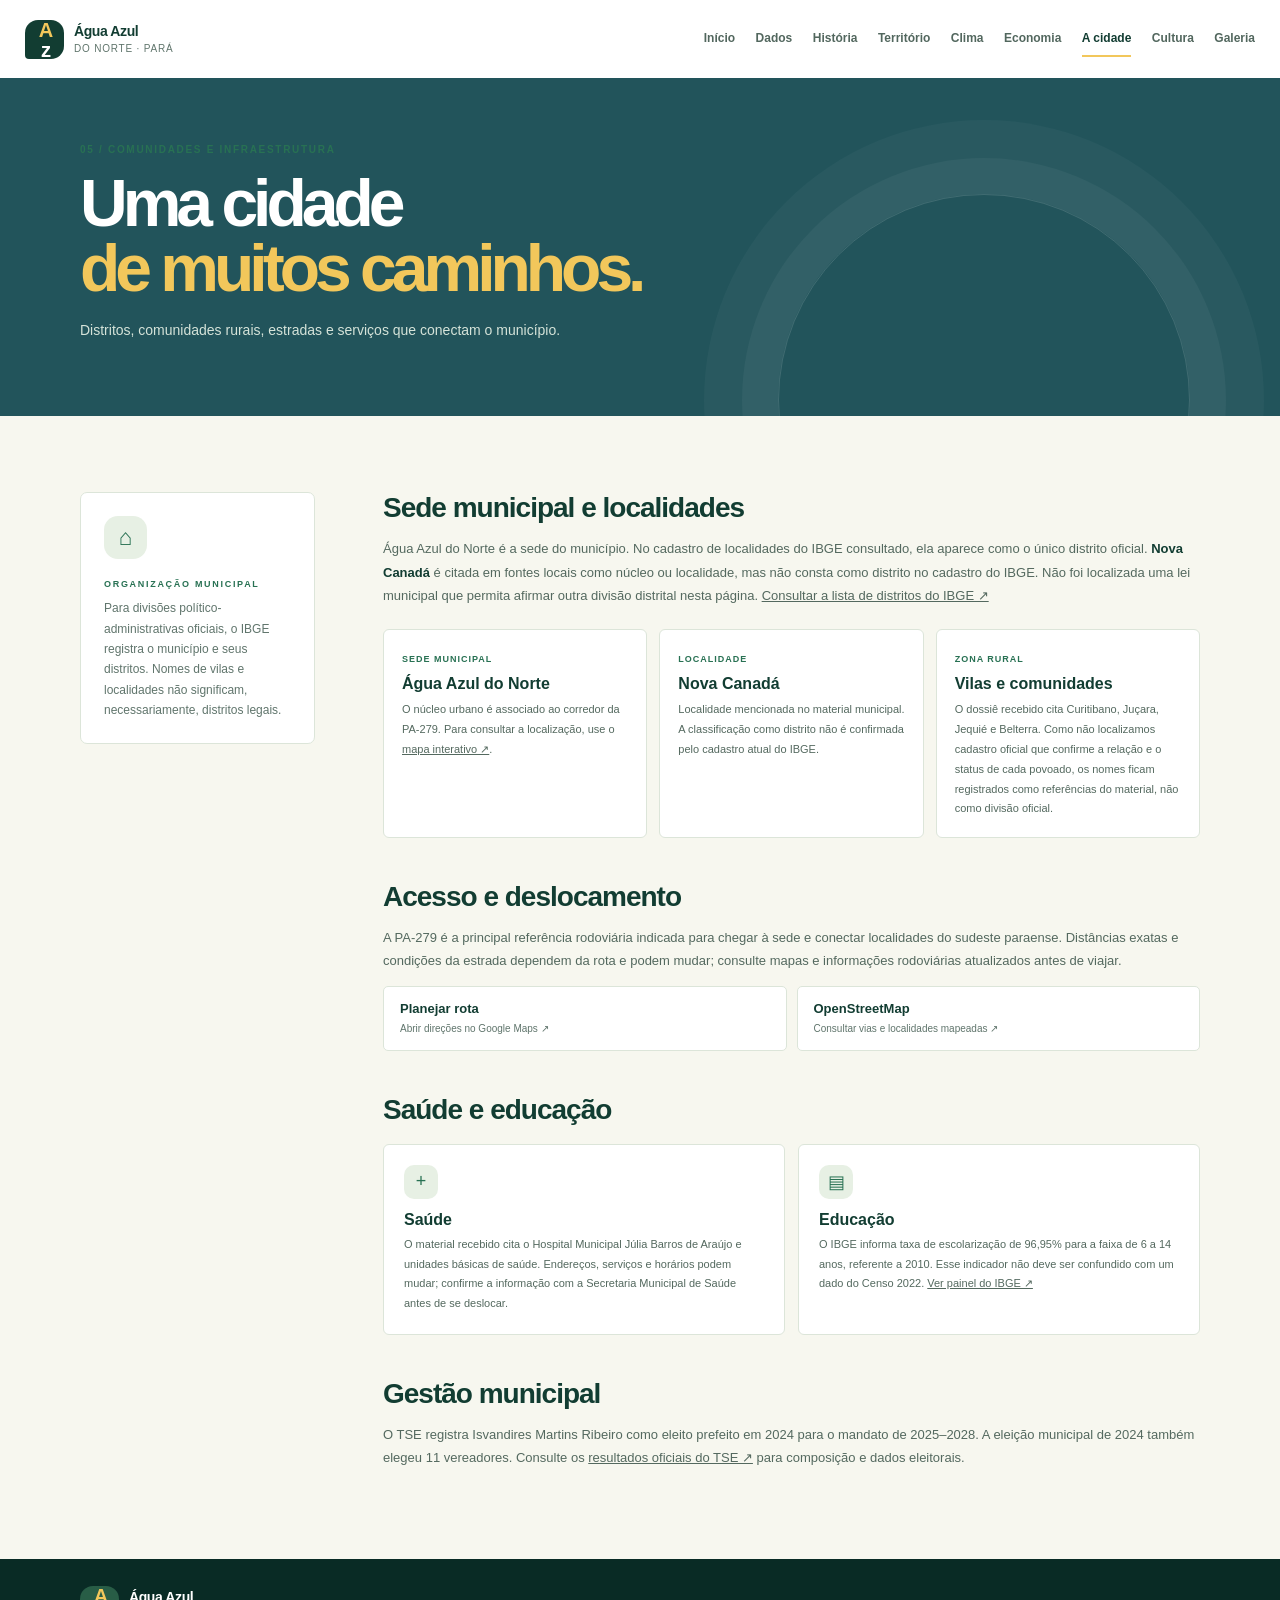
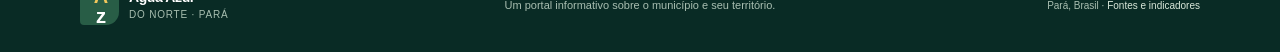
==== commit 2f4c3c67: "Corrige e documenta informações sobre o município" ====
--- a/cidade.html
+++ b/cidade.html
@@ -10,13 +10,12 @@
   <header class="site-header"><a class="brand" href="index.html"><span class="brand-mark" aria-hidden="true">A<span>z</span></span><span class="brand-name">Água Azul <small>do Norte · Pará</small></span></a><button class="menu-toggle" type="button" aria-expanded="false" aria-controls="site-nav">Menu</button><nav class="site-nav" id="site-nav" aria-label="Navegação principal"><a href="index.html">Início</a><a href="dados.html">Dados</a><a href="historia.html">História</a><a href="territorio.html">Território</a><a href="clima.html">Clima</a><a href="economia.html">Economia</a><a class="active" aria-current="page" href="cidade.html">A cidade</a><a href="cultura.html">Cultura</a><a href="galeria.html">Galeria</a></nav></header>
   <main id="conteudo">
     <section class="page-hero page-hero-city"><div class="wrap"><p class="eyebrow">05 / Comunidades e infraestrutura</p><h1>Uma cidade<br><em>de muitos caminhos.</em></h1><p>Distritos, comunidades rurais, estradas e serviços que conectam o município.</p></div></section>
-    <section class="wrap content-layout section-space"><aside class="page-aside"><span class="aside-icon">⌂</span><p class="eyebrow">Organização municipal</p><p>O arquivo descreve a sede, o distrito de Nova Canadá e comunidades e vilas rurais.</p></aside>
-      <div class="content-main"><h2>Distritos e comunidades</h2><div class="community-grid"><article><span class="community-tag">Sede</span><h3>Água Azul do Norte</h3><p>Às margens da PA-279, reúne a administração municipal, serviços, hospital e comércio. O dossiê atualizado também cita a Comarca Judiciária como parte da estrutura da sede.</p></article><article><span class="community-tag">Distrito</span><h3>Nova Canadá</h3><p>Núcleo urbano secundário a leste, próximo aos limites com Canaã dos Carajás, com comércio, postos de saúde e escolas e ligação à pecuária e à mineração.</p></article><article><span class="community-tag">Comunidades</span><h3>Vilas e zona rural</h3><p>O texto cita Vila Curitibano, Vila Juçara e Vila Jequié, além de assentamentos do INCRA, como o Projeto de Assentamento Belterra, e outras agrovilas de agricultura familiar.</p></article></div>
-        <h2 class="subheading">Estradas e distâncias</h2><p>A PA-279 cruza a sede e liga Xinguara a São Félix do Xingu. O arquivo atualizado destaca a ligação oriental com a BR-155, o acesso à Vicinal Transcanadá e ao complexo S11D, e a Vicinal PA Bannach (antiga Estrada do Creone), prevista no planejamento citado como diretriz para expansão da BR-158. A rodovia é descrita no dossiê como pavimentada; confirme as condições atuais antes de viajar.</p>
-        <div class="distance-grid"><div><span>Belém</span><strong>~868 km</strong></div><div><span>Xinguara</span><strong>~85 km</strong></div><div><span>Redenção</span><strong>~150 km</strong></div><div><span>Canaã dos Carajás</span><strong>~90 km</strong></div><div><span>Ourilândia do Norte</span><strong>~45 km</strong></div><div><span>Tucumã</span><strong>~70 km</strong></div><div><span>Parauapebas</span><strong>~140 km</strong></div><div><span>Marabá</span><strong>~310 km</strong></div><div><span>São Félix do Xingu</span><strong>~250 km</strong></div></div>
-        <h2 class="subheading">Saúde e educação</h2><div class="service-columns"><article><span class="service-icon">+</span><h3>Saúde</h3><p>O arquivo identifica o Hospital Municipal Júlia Barros de Araújo, na Avenida Lago Azul, como unidade de urgência, emergência e internação clínica. Também cita UBS na sede, na Vila Jequié, em Nova Canadá e em vilas rurais, além de um Centro de Zoonoses.</p></article><article><span class="service-icon">▤</span><h3>Educação</h3><p>É informada taxa de escolarização de 96,95% para a população de 6 a 14 anos. O material menciona escolas de ensino fundamental e médio nas zonas urbana e rural e transporte escolar vicinal.</p></article></div>
-        <h2 class="subheading">Gestão municipal</h2><p>O arquivo indica Isvandires Martins Ribeiro como prefeito no período de 2025–2028 e descreve a Câmara Municipal como composta por 11 vereadores. Confirme composição, mandato e dados atualizados nos canais oficiais do município e do TSE.</p>
-        <div class="notice"><strong>Distâncias aproximadas</strong><p>Os valores foram copiados do material recebido. Distâncias rodoviárias podem variar conforme o trajeto, as condições das vias e o ponto de partida.</p></div>
+    <section class="wrap content-layout section-space"><aside class="page-aside"><span class="aside-icon">⌂</span><p class="eyebrow">Organização municipal</p><p>Para divisões político-administrativas oficiais, o IBGE registra o município e seus distritos. Nomes de vilas e localidades não significam, necessariamente, distritos legais.</p></aside>
+      <div class="content-main"><h2>Sede municipal e localidades</h2><p>Água Azul do Norte é a sede do município. No cadastro de localidades do IBGE consultado, ela aparece como o único distrito oficial. <strong>Nova Canadá</strong> é citada em fontes locais como núcleo ou localidade, mas não consta como distrito no cadastro do IBGE. Não foi localizada uma lei municipal que permita afirmar outra divisão distrital nesta página. <a href="https://servicodados.ibge.gov.br/api/v1/localidades/municipios/1500347/distritos" target="_blank" rel="noreferrer">Consultar a lista de distritos do IBGE ↗</a></p>
+        <div class="community-grid"><article><span class="community-tag">Sede municipal</span><h3>Água Azul do Norte</h3><p>O núcleo urbano é associado ao corredor da PA-279. Para consultar a localização, use o <a href="https://www.google.com/maps/place/%C3%81gua+Azul+do+Norte,+PA" target="_blank" rel="noreferrer">mapa interativo ↗</a>.</p></article><article><span class="community-tag">Localidade</span><h3>Nova Canadá</h3><p>Localidade mencionada no material municipal. A classificação como distrito não é confirmada pelo cadastro atual do IBGE.</p></article><article><span class="community-tag">Zona rural</span><h3>Vilas e comunidades</h3><p>O dossiê recebido cita Curitibano, Juçara, Jequié e Belterra. Como não localizamos cadastro oficial que confirme a relação e o status de cada povoado, os nomes ficam registrados como referências do material, não como divisão oficial.</p></article></div>
+        <h2 class="subheading">Acesso e deslocamento</h2><p>A PA-279 é a principal referência rodoviária indicada para chegar à sede e conectar localidades do sudeste paraense. Distâncias exatas e condições da estrada dependem da rota e podem mudar; consulte mapas e informações rodoviárias atualizados antes de viajar.</p><div class="map-links"><a href="https://www.google.com/maps/dir/?api=1&destination=%C3%81gua+Azul+do+Norte%2C+PA" target="_blank" rel="noreferrer"><strong>Planejar rota</strong><span>Abrir direções no Google Maps ↗</span></a><a href="https://www.openstreetmap.org/search?query=%C3%81gua%20Azul%20do%20Norte%2C%20Par%C3%A1" target="_blank" rel="noreferrer"><strong>OpenStreetMap</strong><span>Consultar vias e localidades mapeadas ↗</span></a></div>
+        <h2 class="subheading">Saúde e educação</h2><div class="service-columns"><article><span class="service-icon">+</span><h3>Saúde</h3><p>O material recebido cita o Hospital Municipal Júlia Barros de Araújo e unidades básicas de saúde. Endereços, serviços e horários podem mudar; confirme a informação com a Secretaria Municipal de Saúde antes de se deslocar.</p></article><article><span class="service-icon">▤</span><h3>Educação</h3><p>O IBGE informa taxa de escolarização de 96,95% para a faixa de 6 a 14 anos, referente a 2010. Esse indicador não deve ser confundido com um dado do Censo 2022. <a href="https://cidades.ibge.gov.br/brasil/pa/agua-azul-do-norte/panorama" target="_blank" rel="noreferrer">Ver painel do IBGE ↗</a></p></article></div>
+        <h2 class="subheading">Gestão municipal</h2><p>O TSE registra Isvandires Martins Ribeiro como eleito prefeito em 2024 para o mandato de 2025–2028. A eleição municipal de 2024 também elegeu 11 vereadores. Consulte os <a href="https://resultados.tse.jus.br/oficial/app/index.html#/eleicao;e=e619;uf=pa;mu=1500347;tipo=3" target="_blank" rel="noreferrer">resultados oficiais do TSE ↗</a> para composição e dados eleitorais.</p>
       </div>
     </section>
   </main>
